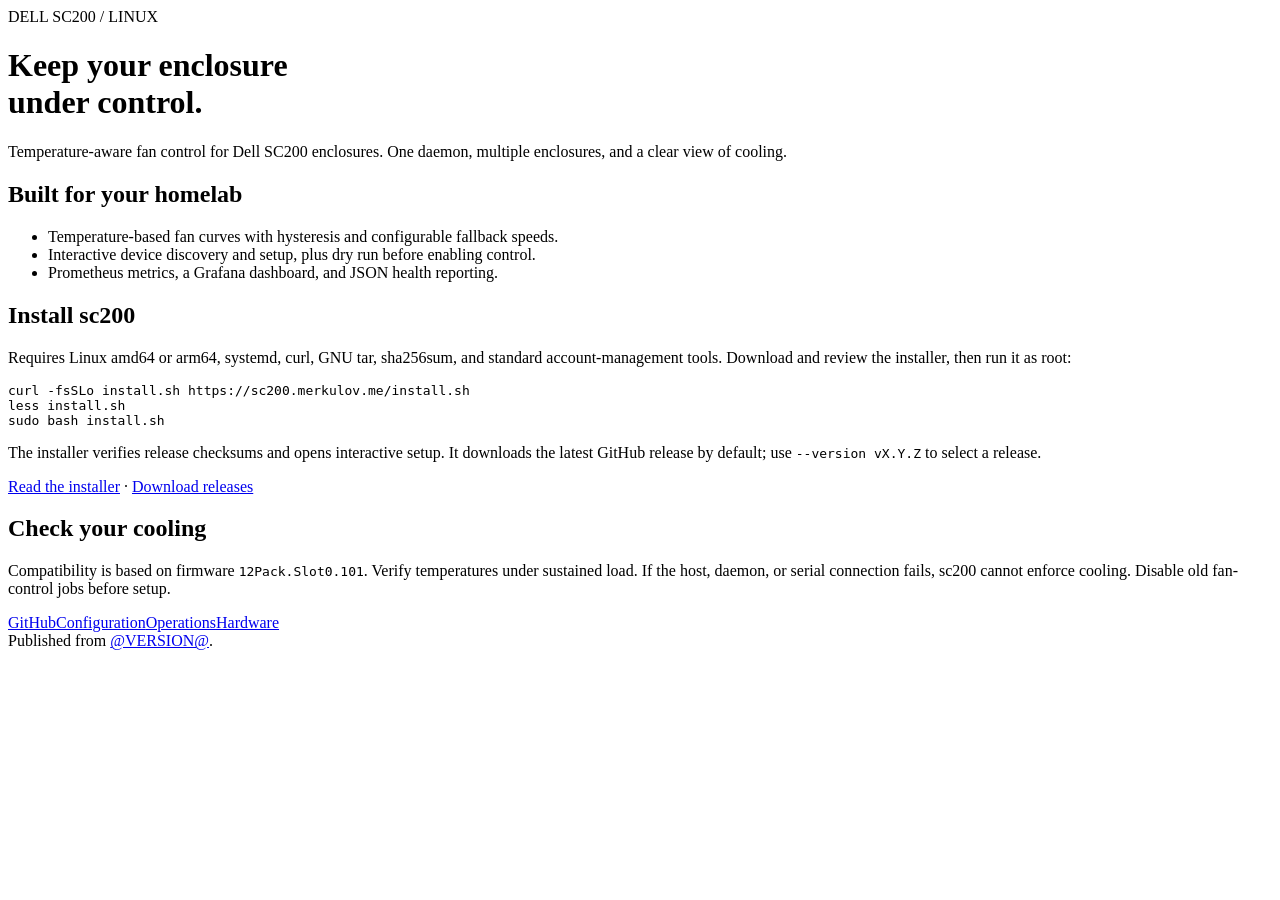
==== website/index.html @ cfb1ea40 "Add project website and protected release deployment" ====
<!doctype html>
<html lang="en">
<head>
    <meta charset="utf-8">
    <meta name="viewport" content="width=device-width, initial-scale=1">
    <meta name="description" content="Temperature-aware fan control for Dell SC200 enclosures on Linux.">
    <title>sc200 · Enclosure fan control</title>
    <link rel="stylesheet" href="/style.css">
</head>
<body>
<main>
    <header><span>DELL SC200 / LINUX</span><h1>Keep your enclosure<br>under control.</h1><p>Temperature-aware fan control for Dell SC200 enclosures. One daemon, multiple enclosures, and a clear view of cooling.</p></header>
    <section><h2>Built for your homelab</h2><ul><li>Temperature-based fan curves with hysteresis and configurable fallback speeds.</li><li>Interactive device discovery and setup, plus dry run before enabling control.</li><li>Prometheus metrics, a Grafana dashboard, and JSON health reporting.</li></ul></section>
    <section><h2>Install sc200</h2><p>Requires Linux amd64 or arm64, systemd, curl, GNU tar, sha256sum, and standard account-management tools. Download and review the installer, then run it as root:</p><pre><code>curl -fsSLo install.sh https://sc200.merkulov.me/install.sh
less install.sh
sudo bash install.sh</code></pre><p>The installer verifies release checksums and opens interactive setup. It downloads the latest GitHub release by default; use <code>--version vX.Y.Z</code> to select a release.</p><p><a href="/install.sh">Read the installer</a> · <a href="https://github.com/MrZoidberg/sc200/releases">Download releases</a></p></section>
    <aside><h2>Check your cooling</h2><p>Compatibility is based on firmware <code>12Pack.Slot0.101</code>. Verify temperatures under sustained load. If the host, daemon, or serial connection fails, sc200 cannot enforce cooling. Disable old fan-control jobs before setup.</p></aside>
    <nav aria-label="Documentation"><a href="https://github.com/MrZoidberg/sc200">GitHub</a><a href="https://github.com/MrZoidberg/sc200/blob/master/docs/configuration.md">Configuration</a><a href="https://github.com/MrZoidberg/sc200/blob/master/docs/operations.md">Operations</a><a href="https://github.com/MrZoidberg/sc200/blob/master/docs/hardware.md">Hardware</a></nav>
    <footer>Published from <a href="https://github.com/MrZoidberg/sc200/tree/@VERSION@">@VERSION@</a>.</footer>
</main>
</body>
</html>
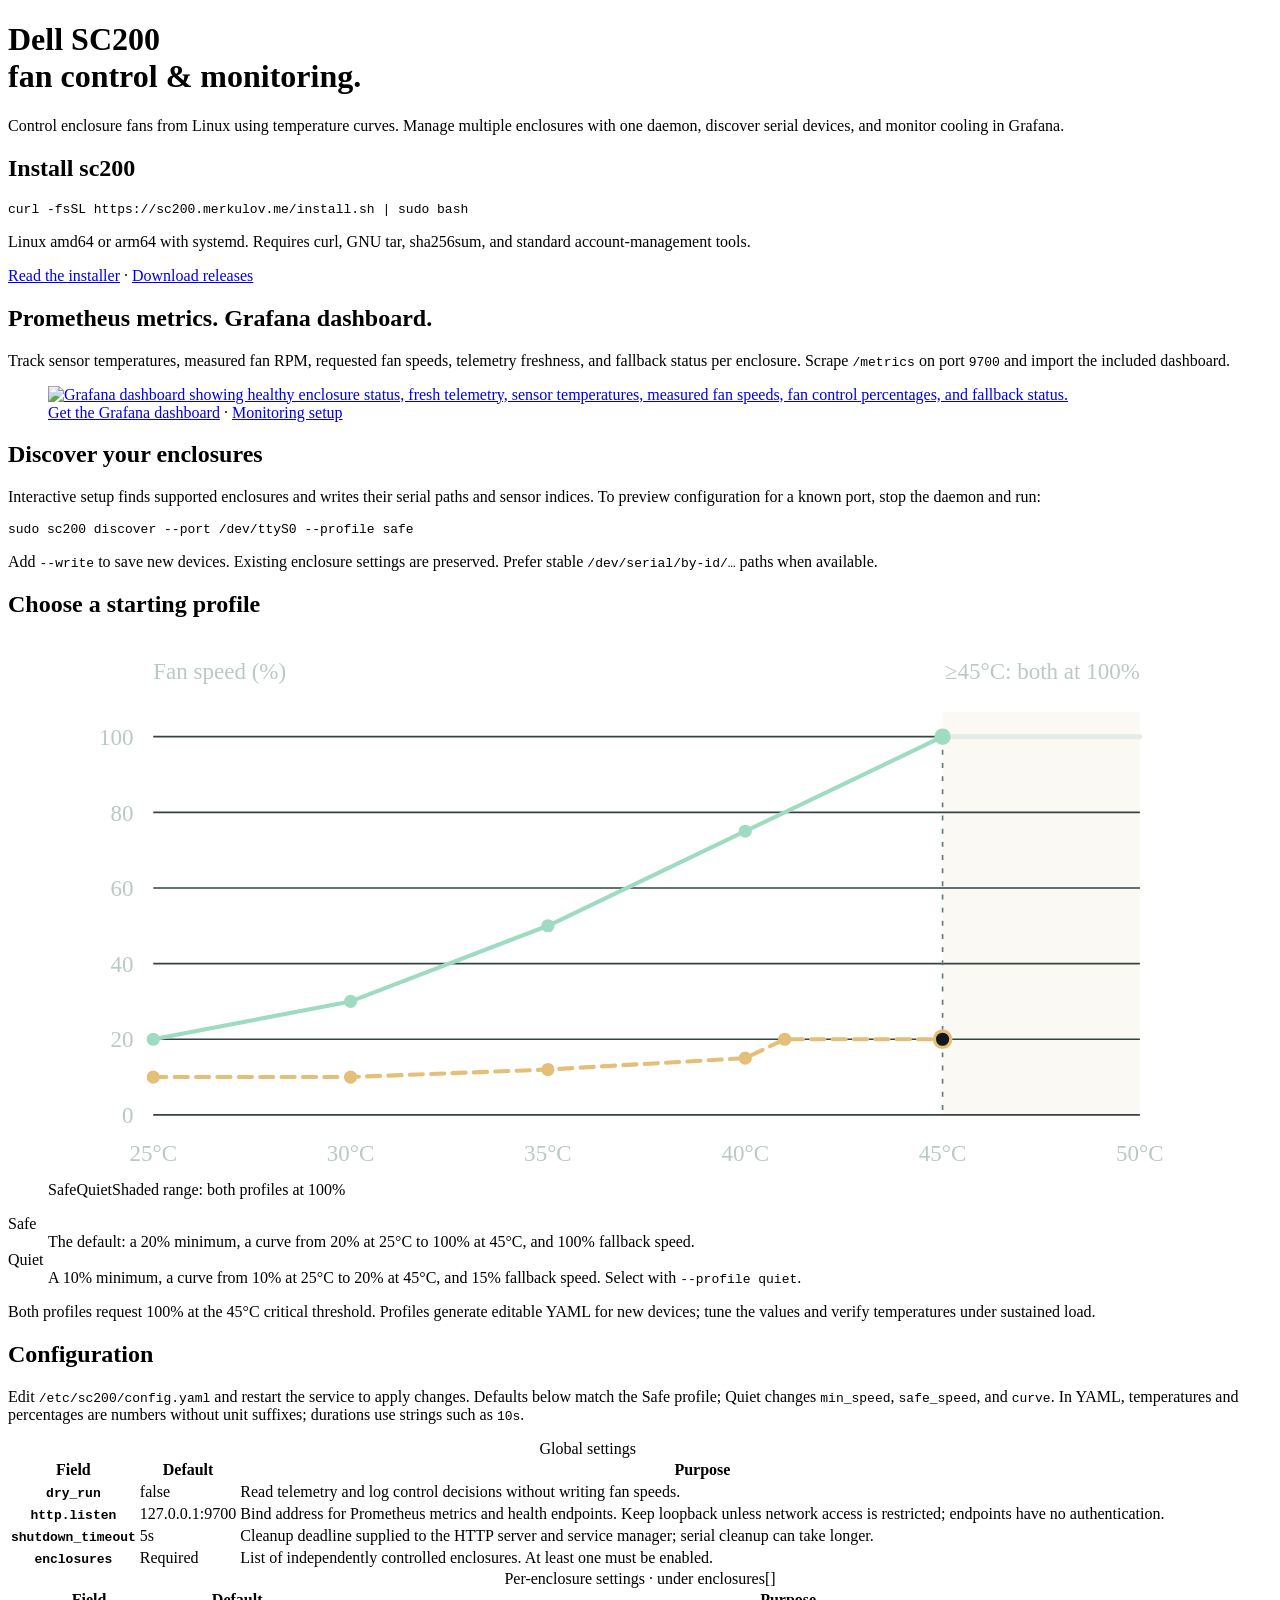
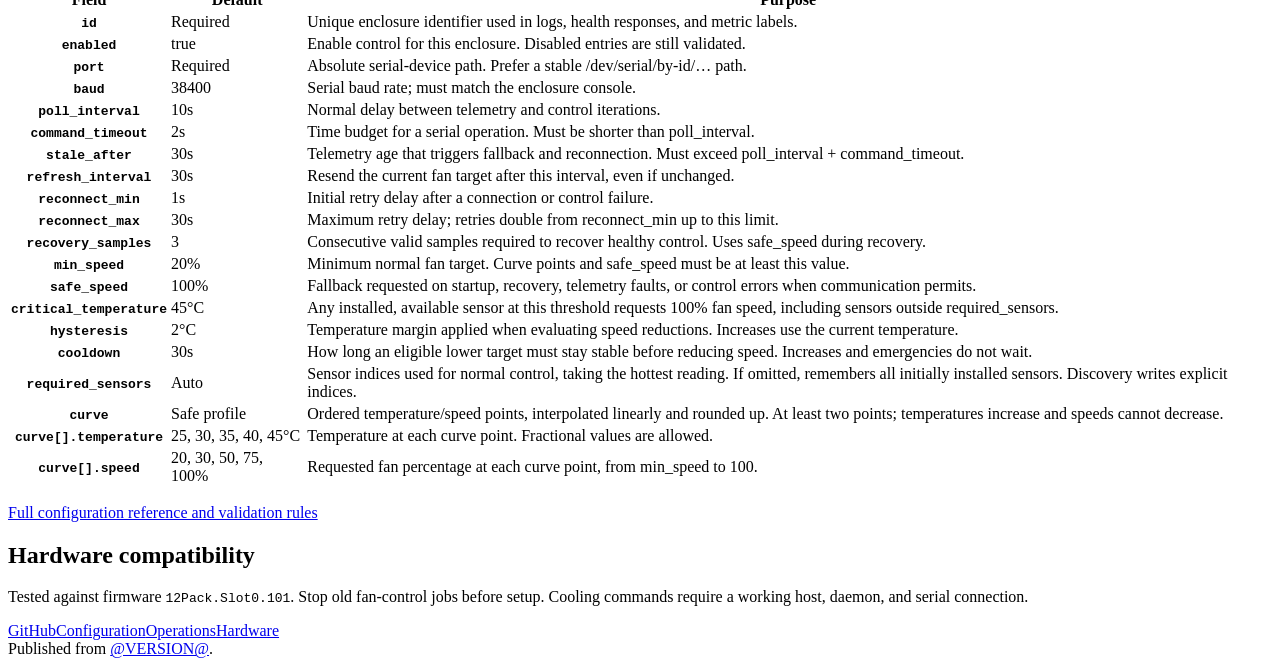
==== commit 70f16f97: "Refresh Dell SC200 project website" ====
--- a/website/index.html
+++ b/website/index.html
@@ -3,18 +3,36 @@
 <head>
     <meta charset="utf-8">
     <meta name="viewport" content="width=device-width, initial-scale=1">
-    <meta name="description" content="Temperature-aware fan control for Dell SC200 enclosures on Linux.">
-    <title>sc200 · Enclosure fan control</title>
+    <meta name="description" content="Dell SC200 fan control for Linux with temperature curves, serial discovery, Prometheus metrics, and a Grafana dashboard.">
+    <title>Dell SC200 · Fan control &amp; monitoring</title>
     <link rel="stylesheet" href="/style.css">
 </head>
 <body>
 <main>
-    <header><span>DELL SC200 / LINUX</span><h1>Keep your enclosure<br>under control.</h1><p>Temperature-aware fan control for Dell SC200 enclosures. One daemon, multiple enclosures, and a clear view of cooling.</p></header>
-    <section><h2>Built for your homelab</h2><ul><li>Temperature-based fan curves with hysteresis and configurable fallback speeds.</li><li>Interactive device discovery and setup, plus dry run before enabling control.</li><li>Prometheus metrics, a Grafana dashboard, and JSON health reporting.</li></ul></section>
-    <section><h2>Install sc200</h2><p>Requires Linux amd64 or arm64, systemd, curl, GNU tar, sha256sum, and standard account-management tools. Download and review the installer, then run it as root:</p><pre><code>curl -fsSLo install.sh https://sc200.merkulov.me/install.sh
-less install.sh
-sudo bash install.sh</code></pre><p>The installer verifies release checksums and opens interactive setup. It downloads the latest GitHub release by default; use <code>--version vX.Y.Z</code> to select a release.</p><p><a href="/install.sh">Read the installer</a> · <a href="https://github.com/MrZoidberg/sc200/releases">Download releases</a></p></section>
-    <aside><h2>Check your cooling</h2><p>Compatibility is based on firmware <code>12Pack.Slot0.101</code>. Verify temperatures under sustained load. If the host, daemon, or serial connection fails, sc200 cannot enforce cooling. Disable old fan-control jobs before setup.</p></aside>
+    <header><h1>Dell SC200<br>fan control &amp; monitoring.</h1><p>Control enclosure fans from Linux using temperature curves. Manage multiple enclosures with one daemon, discover serial devices, and monitor cooling in Grafana.</p></header>
+    <section aria-labelledby="install"><h2 id="install">Install sc200</h2><pre><code>curl -fsSL https://sc200.merkulov.me/install.sh | sudo bash</code></pre><p class="detail">Linux amd64 or arm64 with systemd. Requires curl, GNU tar, sha256sum, and standard account-management tools.</p><p><a href="/install.sh">Read the installer</a> · <a href="https://github.com/MrZoidberg/sc200/releases">Download releases</a></p></section>
+    <section aria-labelledby="monitor"><h2 id="monitor">Prometheus metrics. Grafana dashboard.</h2><p>Track sensor temperatures, measured fan RPM, requested fan speeds, telemetry freshness, and fallback status per enclosure. Scrape <code>/metrics</code> on port <code>9700</code> and import the included dashboard.</p><figure><a href="/metrics.png" aria-label="Open full-size Grafana dashboard screenshot"><img src="/metrics.png" width="3484" height="1704" alt="Grafana dashboard showing healthy enclosure status, fresh telemetry, sensor temperatures, measured fan speeds, fan control percentages, and fallback status."></a><figcaption><a href="https://github.com/MrZoidberg/sc200/blob/master/contrib/grafana/sc200.json">Get the Grafana dashboard</a> · <a href="https://github.com/MrZoidberg/sc200/blob/master/docs/operations.md#http-and-metrics">Monitoring setup</a></figcaption></figure></section>
+    <section><h2>Discover your enclosures</h2><p>Interactive setup finds supported enclosures and writes their serial paths and sensor indices. To preview configuration for a known port, stop the daemon and run:</p><pre><code>sudo sc200 discover --port /dev/ttyS0 --profile safe</code></pre><p>Add <code>--write</code> to save new devices. Existing enclosure settings are preserved. Prefer stable <code>/dev/serial/by-id/…</code> paths when available.</p></section>
+    <section><h2>Choose a starting profile</h2><figure class="profile-chart">
+<svg width="720" height="330" style="display:block;width:100%;height:auto" viewBox="0 0 720 330" role="img" aria-labelledby="curve-title curve-desc">
+<title id="curve-title">Safe and Quiet fan curves</title>
+<desc id="curve-desc">Temperature in degrees Celsius versus requested fan speed. Safe: 25 degrees at 20 percent, 30 at 30, 35 at 50, 40 at 75, 45 at 100. Quiet: 25 and 30 degrees at 10 percent, 35 at 12, 40 at 15, 41 through below 45 at 20. At 45 degrees and above, both profiles request 100 percent, shown through 50 degrees in the shaded critical range. Fallback speeds are separate from these curves.</desc>
+<rect x="544" y="45" width="120" height="245" fill="#b9ad78" fill-opacity="0.08"/>
+<g class="chart-grid" fill="none" stroke="#354443" stroke-width="1"><path d="M64 60H664 M64 106H664 M64 152H664 M64 198H664 M64 244H664 M64 290H664"/></g>
+<g class="chart-label" fill="#bbc9c4" font-size="14"><text x="64" y="25">Fan speed (%)</text><text x="664" y="25" text-anchor="end">≥45°C: both at 100%</text>
+<text x="52" y="65" text-anchor="end">100</text><text x="52" y="111" text-anchor="end">80</text><text x="52" y="157" text-anchor="end">60</text><text x="52" y="203" text-anchor="end">40</text><text x="52" y="249" text-anchor="end">20</text><text x="52" y="295" text-anchor="end">0</text>
+<text x="64" y="318" text-anchor="middle">25°C</text><text x="184" y="318" text-anchor="middle">30°C</text><text x="304" y="318" text-anchor="middle">35°C</text><text x="424" y="318" text-anchor="middle">40°C</text><text x="544" y="318" text-anchor="middle">45°C</text><text x="664" y="318" text-anchor="middle">50°C</text></g>
+<path class="chart-critical" fill="none" stroke="#617c70" stroke-dasharray="3 5" d="M544 60V290"/>
+<path class="curve-safe" fill="none" stroke="#9edbc1" stroke-width="2.5" stroke-linejoin="round" stroke-linecap="round" d="M64 244L184 221L304 175L424 117.5L544 60"/>
+<path class="curve-quiet" fill="none" stroke="#e4bf77" stroke-width="2.5" stroke-linejoin="round" stroke-linecap="round" stroke-dasharray="8 5" d="M64 267L184 267L304 262.4L424 255.5L448 244H544"/>
+<path fill="none" stroke="#e3ece8" stroke-width="3" stroke-linecap="round" d="M544 60H664"/>
+<g class="points-safe" fill="#9edbc1"><circle cx="64" cy="244" r="4"/><circle cx="184" cy="221" r="4"/><circle cx="304" cy="175" r="4"/><circle cx="424" cy="117.5" r="4"/><circle cx="544" cy="60" r="5"/></g>
+<g class="points-quiet" fill="#e4bf77"><circle cx="64" cy="267" r="4"/><circle cx="184" cy="267" r="4"/><circle cx="304" cy="262.4" r="4"/><circle cx="424" cy="255.5" r="4"/><circle cx="448" cy="244" r="4"/><circle class="curve-open" fill="#111819" stroke="#e4bf77" stroke-width="2" cx="544" cy="244" r="5"/></g>
+</svg>
+<figcaption><span class="legend-safe">Safe</span><span class="legend-quiet">Quiet</span><span>Shaded range: both profiles at 100%</span></figcaption>
+</figure><dl class="profiles"><div><dt>Safe</dt><dd>The default: a 20% minimum, a curve from 20% at 25°C to 100% at 45°C, and 100% fallback speed.</dd></div><div><dt>Quiet</dt><dd>A 10% minimum, a curve from 10% at 25°C to 20% at 45°C, and 15% fallback speed. Select with <code>--profile quiet</code>.</dd></div></dl><p>Both profiles request 100% at the 45°C critical threshold. Profiles generate editable YAML for new devices; tune the values and verify temperatures under sustained load.</p></section>
+    <section aria-labelledby="configuration"><h2 id="configuration">Configuration</h2><p>Edit <code>/etc/sc200/config.yaml</code> and restart the service to apply changes. Defaults below match the Safe profile; Quiet changes <code>min_speed</code>, <code>safe_speed</code>, and <code>curve</code>. In YAML, temperatures and percentages are numbers without unit suffixes; durations use strings such as <code>10s</code>.</p><div class="config-table"><table><caption>Global settings</caption><thead><tr><th scope="col">Field</th><th scope="col">Default</th><th scope="col">Purpose</th></tr></thead><tbody><tr><th scope="row"><code>dry_run</code></th><td>false</td><td>Read telemetry and log control decisions without writing fan speeds.</td></tr><tr><th scope="row"><code>http.listen</code></th><td>127.0.0.1:9700</td><td>Bind address for Prometheus metrics and health endpoints. Keep loopback unless network access is restricted; endpoints have no authentication.</td></tr><tr><th scope="row"><code>shutdown_timeout</code></th><td>5s</td><td>Cleanup deadline supplied to the HTTP server and service manager; serial cleanup can take longer.</td></tr><tr><th scope="row"><code>enclosures</code></th><td>Required</td><td>List of independently controlled enclosures. At least one must be enabled.</td></tr></tbody></table></div><div class="config-table"><table><caption>Per-enclosure settings · under enclosures[]</caption><thead><tr><th scope="col">Field</th><th scope="col">Default</th><th scope="col">Purpose</th></tr></thead><tbody><tr><th scope="row"><code>id</code></th><td>Required</td><td>Unique enclosure identifier used in logs, health responses, and metric labels.</td></tr><tr><th scope="row"><code>enabled</code></th><td>true</td><td>Enable control for this enclosure. Disabled entries are still validated.</td></tr><tr><th scope="row"><code>port</code></th><td>Required</td><td>Absolute serial-device path. Prefer a stable /dev/serial/by-id/… path.</td></tr><tr><th scope="row"><code>baud</code></th><td>38400</td><td>Serial baud rate; must match the enclosure console.</td></tr><tr><th scope="row"><code>poll_interval</code></th><td>10s</td><td>Normal delay between telemetry and control iterations.</td></tr><tr><th scope="row"><code>command_timeout</code></th><td>2s</td><td>Time budget for a serial operation. Must be shorter than poll_interval.</td></tr><tr><th scope="row"><code>stale_after</code></th><td>30s</td><td>Telemetry age that triggers fallback and reconnection. Must exceed poll_interval + command_timeout.</td></tr><tr><th scope="row"><code>refresh_interval</code></th><td>30s</td><td>Resend the current fan target after this interval, even if unchanged.</td></tr><tr><th scope="row"><code>reconnect_min</code></th><td>1s</td><td>Initial retry delay after a connection or control failure.</td></tr><tr><th scope="row"><code>reconnect_max</code></th><td>30s</td><td>Maximum retry delay; retries double from reconnect_min up to this limit.</td></tr><tr><th scope="row"><code>recovery_samples</code></th><td>3</td><td>Consecutive valid samples required to recover healthy control. Uses safe_speed during recovery.</td></tr><tr><th scope="row"><code>min_speed</code></th><td>20%</td><td>Minimum normal fan target. Curve points and safe_speed must be at least this value.</td></tr><tr><th scope="row"><code>safe_speed</code></th><td>100%</td><td>Fallback requested on startup, recovery, telemetry faults, or control errors when communication permits.</td></tr><tr><th scope="row"><code>critical_temperature</code></th><td>45°C</td><td>Any installed, available sensor at this threshold requests 100% fan speed, including sensors outside required_sensors.</td></tr><tr><th scope="row"><code>hysteresis</code></th><td>2°C</td><td>Temperature margin applied when evaluating speed reductions. Increases use the current temperature.</td></tr><tr><th scope="row"><code>cooldown</code></th><td>30s</td><td>How long an eligible lower target must stay stable before reducing speed. Increases and emergencies do not wait.</td></tr><tr><th scope="row"><code>required_sensors</code></th><td>Auto</td><td>Sensor indices used for normal control, taking the hottest reading. If omitted, remembers all initially installed sensors. Discovery writes explicit indices.</td></tr><tr><th scope="row"><code>curve</code></th><td>Safe profile</td><td>Ordered temperature/speed points, interpolated linearly and rounded up. At least two points; temperatures increase and speeds cannot decrease.</td></tr><tr><th scope="row"><code>curve[].temperature</code></th><td>25, 30, 35, 40, 45°C</td><td>Temperature at each curve point. Fractional values are allowed.</td></tr><tr><th scope="row"><code>curve[].speed</code></th><td>20, 30, 50, 75, 100%</td><td>Requested fan percentage at each curve point, from min_speed to 100.</td></tr></tbody></table></div><p><a href="https://github.com/MrZoidberg/sc200/blob/master/docs/configuration.md">Full configuration reference and validation rules</a></p></section>
+    <aside><h2>Hardware compatibility</h2><p>Tested against firmware <code>12Pack.Slot0.101</code>. Stop old fan-control jobs before setup. Cooling commands require a working host, daemon, and serial connection.</p></aside>
     <nav aria-label="Documentation"><a href="https://github.com/MrZoidberg/sc200">GitHub</a><a href="https://github.com/MrZoidberg/sc200/blob/master/docs/configuration.md">Configuration</a><a href="https://github.com/MrZoidberg/sc200/blob/master/docs/operations.md">Operations</a><a href="https://github.com/MrZoidberg/sc200/blob/master/docs/hardware.md">Hardware</a></nav>
     <footer>Published from <a href="https://github.com/MrZoidberg/sc200/tree/@VERSION@">@VERSION@</a>.</footer>
 </main>
